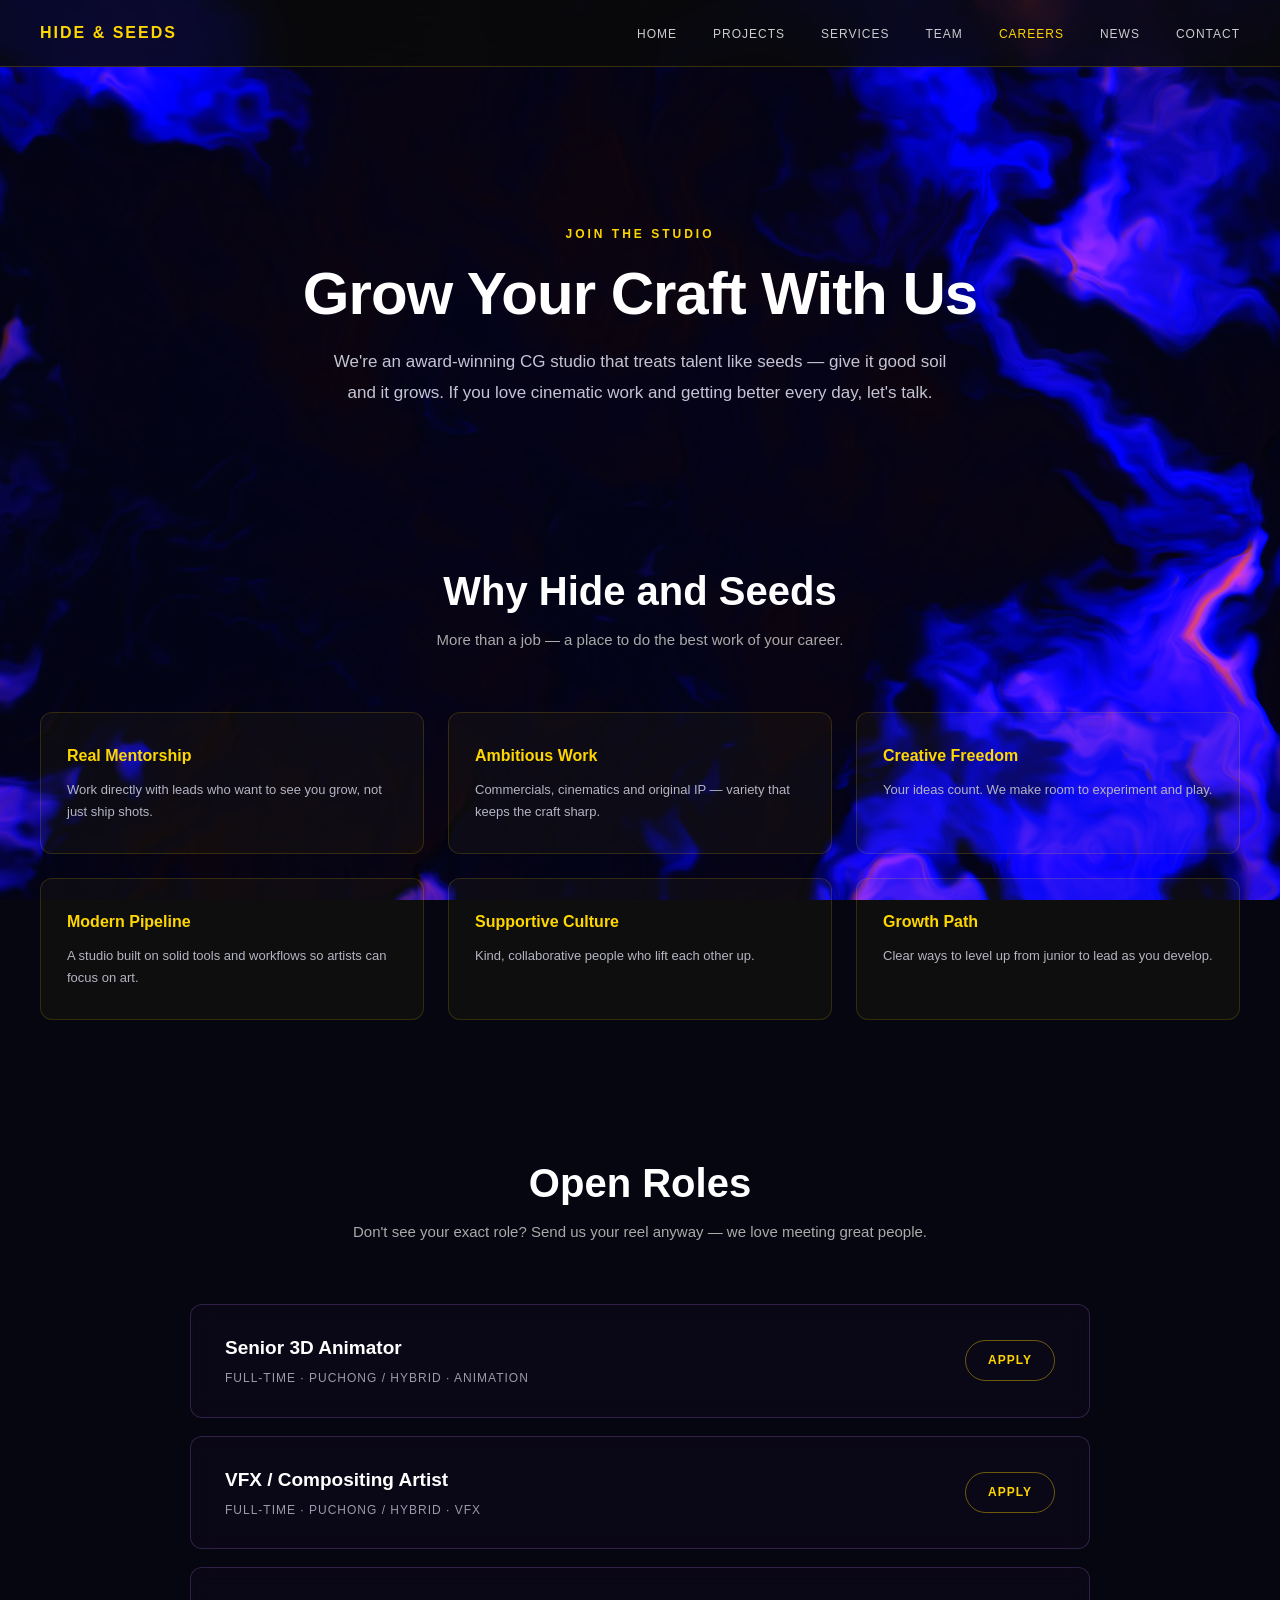
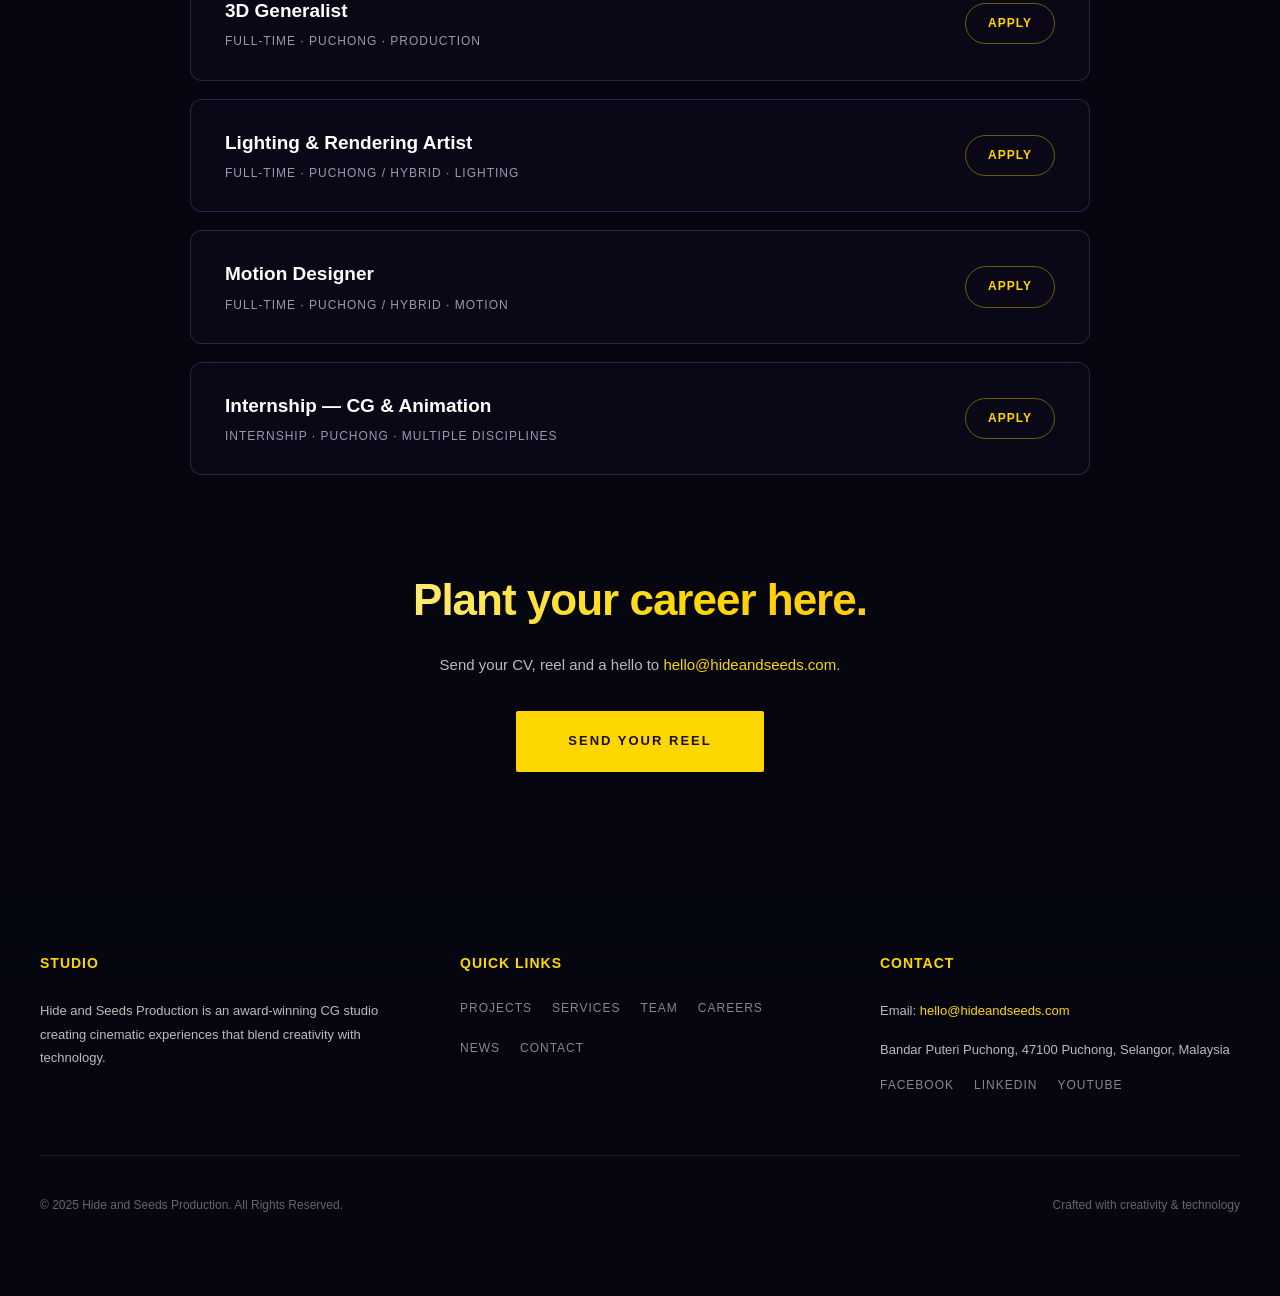
==== careers.html @ 5e9a5ba2 "feat: redesign Hide and Seeds site (multi-page static) Implement the Claude Design concept as a depl" ====
<!DOCTYPE html>
<html lang="en">
<head>
  <meta charset="UTF-8">
  <meta name="viewport" content="width=device-width, initial-scale=1.0">
  <title>Careers — Hide and Seeds</title>
  <meta name="description" content="Join Hide and Seeds. Open roles in animation, VFX, 3D and more at our award-winning CG studio in Puchong, Malaysia.">
  <meta name="theme-color" content="#05060f">
  <link rel="icon" href="favicon.svg" type="image/svg+xml">
  <link rel="stylesheet" href="css/style.css">
</head>
<body>

  <svg width="0" height="0" style="position:absolute" aria-hidden="true">
    <defs>
      <filter id="ink-edge" x="-25%" y="-25%" width="150%" height="150%" color-interpolation-filters="sRGB">
        <feTurbulence type="fractalNoise" baseFrequency="0.014 0.019" numOctaves="4" seed="7" result="n"/>
        <feDisplacementMap in="SourceAlpha" in2="n" scale="42" xChannelSelector="R" yChannelSelector="G" result="ra"/>
        <feComposite in="SourceGraphic" in2="ra" operator="in"/>
      </filter>
      <filter id="ink-edge-soft" x="-25%" y="-25%" width="150%" height="150%" color-interpolation-filters="sRGB">
        <feTurbulence type="fractalNoise" baseFrequency="0.011 0.016" numOctaves="4" seed="3" result="n"/>
        <feDisplacementMap in="SourceAlpha" in2="n" scale="30" xChannelSelector="R" yChannelSelector="G" result="ra"/>
        <feComposite in="SourceGraphic" in2="ra" operator="in"/>
      </filter>
      <filter id="liquid-warp" x="-50%" y="-50%" width="200%" height="200%" color-interpolation-filters="sRGB">
        <feTurbulence type="fractalNoise" baseFrequency="0.006 0.009" numOctaves="3" seed="5" result="n1">
          <animate attributeName="baseFrequency" dur="12s" values="0.006 0.009; 0.010 0.006; 0.006 0.009" repeatCount="indefinite"/>
        </feTurbulence>
        <feDisplacementMap in="SourceGraphic" in2="n1" scale="22" xChannelSelector="R" yChannelSelector="G" result="d1"/>
        <feTurbulence type="fractalNoise" baseFrequency="0.018 0.022" numOctaves="2" seed="11" result="n2"/>
        <feDisplacementMap in="d1" in2="n2" scale="8" xChannelSelector="G" yChannelSelector="B"/>
      </filter>
    </defs>
  </svg>

  <canvas id="shader-canvas"></canvas>
  <div id="ring-cursor" aria-hidden="true"><span class="rc-ring"></span><span class="rc-mark"></span><span class="rc-label"></span></div>

  <div class="content-wrapper">
    <nav>
      <a href="index.html" class="logo">Hide &amp; Seeds</a>
      <button class="nav-toggle" aria-label="Toggle menu" aria-expanded="false"><span></span><span></span><span></span></button>
      <ul>
        <li><a href="index.html">Home</a></li>
        <li><a href="projects.html">Projects</a></li>
        <li><a href="services.html">Services</a></li>
        <li><a href="team.html">Team</a></li>
        <li><a href="careers.html" class="active">Careers</a></li>
        <li><a href="news.html">News</a></li>
        <li><a href="contact.html">Contact</a></li>
      </ul>
    </nav>

    <header class="page-hero">
      <span class="eyebrow">Join the Studio</span>
      <h1>Grow Your Craft With Us</h1>
      <p>We're an award-winning CG studio that treats talent like seeds — give it good soil and it grows. If you love cinematic work and getting better every day, let's talk.</p>
    </header>

    <section class="page-section">
      <div class="container">
        <div class="section-head reveal">
          <h2>Why Hide and Seeds</h2>
          <p>More than a job — a place to do the best work of your career.</p>
        </div>
        <div class="perks-grid">
          <div class="perk reveal"><h4>Real Mentorship</h4><p>Work directly with leads who want to see you grow, not just ship shots.</p></div>
          <div class="perk reveal reveal-d1"><h4>Ambitious Work</h4><p>Commercials, cinematics and original IP — variety that keeps the craft sharp.</p></div>
          <div class="perk reveal reveal-d2"><h4>Creative Freedom</h4><p>Your ideas count. We make room to experiment and play.</p></div>
          <div class="perk reveal"><h4>Modern Pipeline</h4><p>A studio built on solid tools and workflows so artists can focus on art.</p></div>
          <div class="perk reveal reveal-d1"><h4>Supportive Culture</h4><p>Kind, collaborative people who lift each other up.</p></div>
          <div class="perk reveal reveal-d2"><h4>Growth Path</h4><p>Clear ways to level up from junior to lead as you develop.</p></div>
        </div>
      </div>
    </section>

    <section class="page-section">
      <div class="container">
        <div class="section-head reveal">
          <h2>Open Roles</h2>
          <p>Don't see your exact role? Send us your reel anyway — we love meeting great people.</p>
        </div>
        <div class="jobs-list">
          <div class="job-card reveal">
            <div><h3>Senior 3D Animator</h3><div class="job-meta">Full-time · Puchong / Hybrid · Animation</div></div>
            <a class="job-apply" href="mailto:hello@hideandseeds.com?subject=Application%3A%20Senior%203D%20Animator" data-cursor="APPLY">Apply</a>
          </div>
          <div class="job-card reveal reveal-d1">
            <div><h3>VFX / Compositing Artist</h3><div class="job-meta">Full-time · Puchong / Hybrid · VFX</div></div>
            <a class="job-apply" href="mailto:hello@hideandseeds.com?subject=Application%3A%20VFX%20Compositing%20Artist" data-cursor="APPLY">Apply</a>
          </div>
          <div class="job-card reveal reveal-d2">
            <div><h3>3D Generalist</h3><div class="job-meta">Full-time · Puchong · Production</div></div>
            <a class="job-apply" href="mailto:hello@hideandseeds.com?subject=Application%3A%203D%20Generalist" data-cursor="APPLY">Apply</a>
          </div>
          <div class="job-card reveal">
            <div><h3>Lighting &amp; Rendering Artist</h3><div class="job-meta">Full-time · Puchong / Hybrid · Lighting</div></div>
            <a class="job-apply" href="mailto:hello@hideandseeds.com?subject=Application%3A%20Lighting%20%26%20Rendering%20Artist" data-cursor="APPLY">Apply</a>
          </div>
          <div class="job-card reveal reveal-d1">
            <div><h3>Motion Designer</h3><div class="job-meta">Full-time · Puchong / Hybrid · Motion</div></div>
            <a class="job-apply" href="mailto:hello@hideandseeds.com?subject=Application%3A%20Motion%20Designer" data-cursor="APPLY">Apply</a>
          </div>
          <div class="job-card reveal reveal-d2">
            <div><h3>Internship — CG &amp; Animation</h3><div class="job-meta">Internship · Puchong · Multiple disciplines</div></div>
            <a class="job-apply" href="mailto:hello@hideandseeds.com?subject=Application%3A%20Internship" data-cursor="APPLY">Apply</a>
          </div>
        </div>
      </div>

      <div class="inline-cta">
        <h2>Plant your career here.</h2>
        <p>Send your CV, reel and a hello to <a href="mailto:hello@hideandseeds.com" style="color:#FFD700;text-decoration:none;">hello@hideandseeds.com</a>.</p>
        <a href="mailto:hello@hideandseeds.com?subject=Joining%20Hide%20and%20Seeds" class="cta-button" data-cursor="SAY HI">Send Your Reel</a>
      </div>
    </section>

    <footer>
      <div class="footer-content">
        <div class="footer-section">
          <h3>Studio</h3>
          <p>Hide and Seeds Production is an award-winning CG studio creating cinematic experiences that blend creativity with technology.</p>
        </div>
        <div class="footer-section">
          <h3>Quick Links</h3>
          <div class="footer-links">
            <a href="projects.html">Projects</a>
            <a href="services.html">Services</a>
            <a href="team.html">Team</a>
            <a href="careers.html">Careers</a>
            <a href="news.html">News</a>
            <a href="contact.html">Contact</a>
          </div>
        </div>
        <div class="footer-section">
          <h3>Contact</h3>
          <p>Email: <a href="mailto:hello@hideandseeds.com" style="color:#FFD700;text-decoration:none;">hello@hideandseeds.com</a></p>
          <p>Bandar Puteri Puchong, 47100 Puchong, Selangor, Malaysia</p>
          <div class="footer-links" style="margin-top: 15px;">
            <a href="https://facebook.com/hideandseeds" target="_blank" rel="noopener">Facebook</a>
            <a href="https://linkedin.com/company/hide-and-seeds/" target="_blank" rel="noopener">LinkedIn</a>
            <a href="https://youtube.com/channel/UCpOwu_qczLWLpKOR0KmR1_w" target="_blank" rel="noopener">YouTube</a>
          </div>
        </div>
      </div>
      <div class="footer-bottom">
        <p>© 2025 Hide and Seeds Production. All Rights Reserved.</p>
        <p>Crafted with creativity &amp; technology</p>
      </div>
    </footer>
  </div>

  <script src="js/main.js" defer></script>
</body>
</html>
---- css/style.css ----
/* ============================================================
   Hide and Seeds — shared stylesheet
   Cinematic CG studio. Iridescent fluid world, ink-splatter reveals,
   liquid cursor. Used across every page.
   ============================================================ */

* {
  margin: 0;
  padding: 0;
  box-sizing: border-box;
}

html {
  scroll-behavior: smooth;
}

body {
  font-family: -apple-system, BlinkMacSystemFont, 'Segoe UI', sans-serif;
  background: #05060f;
  color: #fff;
  overflow-x: hidden;
  line-height: 1.6;
}

a { color: inherit; }

/* ========== SHADER BACKGROUND ========== */
#shader-canvas {
  position: fixed;
  top: 0;
  left: 0;
  width: 100%;
  height: 100%;
  z-index: 0;
}

/* Fallback gradient if WebGL2 is unavailable */
body.no-webgl {
  background:
    radial-gradient(ellipse 60% 60% at 30% 20%, rgba(120, 50, 200, 0.25), transparent 60%),
    radial-gradient(ellipse 50% 50% at 80% 70%, rgba(40, 90, 200, 0.20), transparent 60%),
    #05060f;
}

/* Minimal Noomo-style ring cursor */
#ring-cursor {
  position: fixed;
  top: 0;
  left: 0;
  z-index: 300;
  pointer-events: none;
  opacity: 0;
  transition: opacity 0.4s ease;
  will-change: transform;
}

#ring-cursor .rc-ring {
  position: absolute;
  top: 50%;
  left: 50%;
  width: 42px;
  height: 42px;
  transform: translate(-50%, -50%) scale(1);
  border: 1px solid rgba(255, 255, 255, 0.55);
  border-radius: 50%;
  transition: width 0.3s ease, height 0.3s ease, border-color 0.3s ease, background 0.3s ease;
}

#ring-cursor .rc-mark {
  position: absolute;
  top: 50%;
  left: 50%;
  width: 5px;
  height: 5px;
  transform: translate(-50%, -50%);
  background: #fff;
  border-radius: 50%;
}

#ring-cursor.rc-hover .rc-ring {
  width: 64px;
  height: 64px;
  border-color: rgba(255, 215, 0, 0.9);
  background: rgba(255, 215, 0, 0.06);
}

/* Label state — ring expands into a filled disc with text (e.g. "EXPLORE") */
#ring-cursor .rc-label {
  position: absolute;
  top: 50%;
  left: 50%;
  transform: translate(-50%, -50%) scale(0.6);
  font-size: 10px;
  font-weight: 700;
  letter-spacing: 1.5px;
  text-transform: uppercase;
  color: #1a0e2e;
  white-space: nowrap;
  opacity: 0;
  transition: opacity 0.25s ease, transform 0.25s ease;
  pointer-events: none;
}

#ring-cursor.rc-label-on .rc-ring {
  width: 92px;
  height: 92px;
  border-color: rgba(255, 215, 0, 0);
  background: radial-gradient(circle, #FFD700 0%, #ffb347 100%);
}

#ring-cursor.rc-label-on .rc-mark { opacity: 0; }

#ring-cursor.rc-label-on .rc-label {
  opacity: 1;
  transform: translate(-50%, -50%) scale(1);
}

@media (pointer: fine) {
  html, body { cursor: none; }
  a, button, .hero-cta, .service-card, .client-logo, .cta-button { cursor: none; }
}

/* ========== NAVIGATION ========== */
nav {
  position: fixed;
  top: 0;
  left: 0;
  right: 0;
  background: rgba(10, 10, 10, 0.85);
  backdrop-filter: blur(20px);
  padding: 20px 40px;
  display: flex;
  justify-content: space-between;
  align-items: center;
  border-bottom: 1px solid rgba(255, 215, 0, 0.2);
  z-index: 200;
}

nav .logo {
  font-size: 16px;
  font-weight: 900;
  color: #FFD700;
  text-transform: uppercase;
  letter-spacing: 2px;
  text-decoration: none;
}

nav ul {
  display: flex;
  gap: 36px;
  list-style: none;
  align-items: center;
}

nav a {
  font-size: 12px;
  color: #ccc;
  text-decoration: none;
  text-transform: uppercase;
  letter-spacing: 1px;
  transition: color 0.3s;
}

nav a:hover,
nav a.active {
  color: #FFD700;
}

/* Hamburger (mobile) */
.nav-toggle {
  display: none;
  flex-direction: column;
  gap: 5px;
  background: none;
  border: none;
  padding: 6px;
  z-index: 210;
}

.nav-toggle span {
  display: block;
  width: 24px;
  height: 2px;
  background: #FFD700;
  transition: transform 0.3s ease, opacity 0.3s ease;
}

.nav-toggle.open span:nth-child(1) { transform: translateY(7px) rotate(45deg); }
.nav-toggle.open span:nth-child(2) { opacity: 0; }
.nav-toggle.open span:nth-child(3) { transform: translateY(-7px) rotate(-45deg); }

/* ========== CONTENT WRAPPER ========== */
.content-wrapper {
  position: relative;
  z-index: 10;
}

/* ========== HERO ========== */
/* Tall track so the demoreel can splatter in as you scroll (starts empty) */
.hero-scroll {
  position: relative;
  height: 340vh;
}

.hero {
  position: sticky;
  top: 0;
  height: 100vh;
  background: transparent;
  display: flex;
  flex-direction: column;
  justify-content: center;
  align-items: center;
  text-align: center;
  overflow: hidden;
}

.hero-video-wrap {
  position: absolute;
  inset: 0;
  z-index: 0;
  -webkit-mask-image: linear-gradient(to bottom, #000 0%, #000 72%, rgba(0,0,0,0) 100%);
  mask-image: linear-gradient(to bottom, #000 0%, #000 72%, rgba(0,0,0,0) 100%);
  -webkit-mask-repeat: no-repeat;
  mask-repeat: no-repeat;
}

.hero-video {
  position: absolute;
  top: 0;
  left: 0;
  width: 100%;
  height: 100%;
  object-fit: cover;
  opacity: 0.85;
  -webkit-mask-image: radial-gradient(ellipse 0% 0% at 50% 50%, #000 55%, rgba(0,0,0,0) 100%);
  mask-image: radial-gradient(ellipse 0% 0% at 50% 50%, #000 55%, rgba(0,0,0,0) 100%);
  -webkit-mask-repeat: no-repeat;
  mask-repeat: no-repeat;
  filter: url(#ink-edge) drop-shadow(0 0 40px rgba(150, 80, 230, 0.4)) drop-shadow(0 0 14px rgba(60, 200, 230, 0.28));
}

.hero-overlay {
  position: absolute;
  top: 0;
  left: 0;
  width: 100%;
  height: 100%;
  background: linear-gradient(to bottom, rgba(0,0,0,0.42) 0%, rgba(0,0,0,0.28) 45%, rgba(0,0,0,0.12) 75%, rgba(0,0,0,0) 100%);
  z-index: 1;
}

.hero-content {
  position: relative;
  z-index: 2;
  opacity: 1;
  animation: heroReveal 1.2s ease-out;
}

@keyframes heroReveal {
  from { opacity: 0; transform: translateY(40px); }
  to   { opacity: 1; transform: translateY(0); }
}

.hero h1 {
  font-size: 64px;
  font-weight: 900;
  margin-bottom: 20px;
  letter-spacing: -1px;
  line-height: 1.1;
}

.hero .subtitle {
  font-size: 20px;
  color: #FFD700;
  margin-bottom: 40px;
  font-weight: 400;
}

.hero-cta {
  display: inline-block;
  padding: 14px 40px;
  background: #FFD700;
  color: #000;
  text-decoration: none;
  font-size: 12px;
  font-weight: bold;
  text-transform: uppercase;
  letter-spacing: 1px;
  transition: all 0.3s;
  border: 2px solid #FFD700;
}

.hero-cta:hover {
  background: transparent;
  color: #FFD700;
}

.scroll-hint {
  position: absolute;
  bottom: 40px;
  left: 50%;
  transform: translateX(-50%);
  font-size: 12px;
  color: #888;
  text-transform: uppercase;
  letter-spacing: 1px;
  animation: float 2s ease-in-out infinite;
}

@keyframes float {
  0%, 100% { transform: translateX(-50%) translateY(0); }
  50% { transform: translateX(-50%) translateY(10px); }
}

/* ========== ABOUT SECTION ========== */
.about-section {
  min-height: 100vh;
  padding: 100px 40px;
  display: flex;
  align-items: center;
  justify-content: center;
  background: linear-gradient(to bottom, rgba(5,6,15,0) 0%, rgba(5,6,15,0.5) 16%, rgba(5,6,15,0.5) 84%, rgba(5,6,15,0) 100%);
  position: relative;
  z-index: 10;
}

.about-grid {
  display: grid;
  grid-template-columns: 1fr 1fr;
  gap: 80px;
  align-items: center;
  max-width: 1200px;
  width: 100%;
  margin: 0 auto;
}

.about-content h2 {
  font-size: 48px;
  margin-bottom: 30px;
  line-height: 1.2;
}

.about-content p {
  font-size: 15px;
  color: #ccc;
  margin-bottom: 25px;
  line-height: 1.8;
}

.about-image {
  position: relative;
  aspect-ratio: 4 / 3;
  border-radius: 12px;
  overflow: visible;
}

.about-image::before {
  content: '';
  position: absolute;
  inset: -18%;
  z-index: 0;
  background: radial-gradient(ellipse 50% 55% at 50% 50%,
    rgba(160, 70, 230, 0.30) 0%,
    rgba(60, 110, 230, 0.16) 40%,
    rgba(0, 0, 0, 0) 72%);
  filter: blur(34px);
  animation: auraPulse 9s ease-in-out infinite;
  pointer-events: none;
}

.about-image img {
  position: relative;
  z-index: 1;
  width: 100%;
  height: 100%;
  object-fit: cover;
  display: block;
  border-radius: 12px;
  -webkit-mask-image: radial-gradient(ellipse 64% 64% at 50% 50%, #000 42%, rgba(0,0,0,0.4) 74%, rgba(0,0,0,0) 100%);
  mask-image: radial-gradient(ellipse 64% 64% at 50% 50%, #000 42%, rgba(0,0,0,0.4) 74%, rgba(0,0,0,0) 100%);
  filter: url(#ink-edge-soft) drop-shadow(0 0 30px rgba(150, 80, 230, 0.4));
}

/* reveal-on-scroll helpers (replace the auto-running keyframes so off-screen
   content doesn't animate before it's in view) */
.reveal {
  opacity: 0;
  transform: translateY(40px);
  transition: opacity 0.8s ease, transform 0.8s ease;
}
.reveal.in { opacity: 1; transform: none; }
.reveal-left  { opacity: 0; transform: translateX(-60px); transition: opacity 0.8s ease, transform 0.8s ease; }
.reveal-right { opacity: 0; transform: translateX(60px);  transition: opacity 0.8s ease, transform 0.8s ease; }
.reveal-left.in, .reveal-right.in { opacity: 1; transform: none; }
.reveal-d1 { transition-delay: 0.1s; }
.reveal-d2 { transition-delay: 0.2s; }
.reveal-d3 { transition-delay: 0.3s; }
.reveal-d4 { transition-delay: 0.4s; }
.reveal-d5 { transition-delay: 0.5s; }
@media (prefers-reduced-motion: reduce) {
  .reveal, .reveal-left, .reveal-right { opacity: 1; transform: none; transition: none; }
}

@keyframes auraPulse {
  0%, 100% { opacity: 0.65; transform: scale(1); }
  50% { opacity: 1; transform: scale(1.07); }
}

/* ========== IMMERSIVE PROJECT SECTIONS (ink reveal) ========== */
.project-section {
  padding: 0;
  display: block;
  background: transparent;
  position: relative;
  z-index: 10;
}

.project-scroll {
  position: relative;
  height: 220vh;
}

.project-sticky {
  position: sticky;
  top: 0;
  height: 100vh;
  overflow: hidden;
  display: flex;
  align-items: center;
  justify-content: center;
  background: transparent;
}

.project-sticky::before {
  content: '';
  position: absolute;
  inset: -15%;
  z-index: 0;
  background: radial-gradient(ellipse 46% 52% at 50% 50%,
    rgba(160, 70, 230, 0.28) 0%,
    rgba(60, 110, 230, 0.16) 38%,
    rgba(0, 0, 0, 0) 70%);
  filter: blur(30px);
  animation: auraPulse 9s ease-in-out infinite;
  pointer-events: none;
}

.project-video-wrap {
  position: absolute;
  inset: 0;
  z-index: 1;
  -webkit-mask-image: linear-gradient(to bottom, rgba(0,0,0,0) 0%, #000 16%, #000 84%, rgba(0,0,0,0) 100%);
  mask-image: linear-gradient(to bottom, rgba(0,0,0,0) 0%, #000 16%, #000 84%, rgba(0,0,0,0) 100%);
  -webkit-mask-repeat: no-repeat;
  mask-repeat: no-repeat;
}

.project-video {
  position: absolute;
  inset: 0;
  width: 100%;
  height: 100%;
  object-fit: cover;
  -webkit-mask-image: radial-gradient(ellipse 0% 0% at 50% 50%, #000 55%, rgba(0,0,0,0) 100%);
  mask-image: radial-gradient(ellipse 0% 0% at 50% 50%, #000 55%, rgba(0,0,0,0) 100%);
  -webkit-mask-repeat: no-repeat;
  mask-repeat: no-repeat;
  filter: url(#ink-edge) drop-shadow(0 0 38px rgba(150, 80, 230, 0.45)) drop-shadow(0 0 12px rgba(60, 200, 230, 0.3));
}

.project-vignette {
  position: absolute;
  inset: 0;
  z-index: 2;
  pointer-events: none;
  background: linear-gradient(to top,
    rgba(8,4,20,0) 0%,
    rgba(8,4,20,0.68) 14%,
    rgba(8,4,20,0.22) 42%,
    rgba(0,0,0,0) 68%);
  opacity: 0;
  transition: opacity 0.4s ease;
}

.project-content {
  position: absolute;
  bottom: 60px;
  left: 60px;
  max-width: 500px;
  background: transparent;
  border: none;
  box-shadow: none;
  padding: 50px;
  z-index: 3;
  opacity: 0;
  transform: translateY(40px);
  transition: opacity 0.6s ease, transform 0.6s ease;
  text-shadow: 0 2px 18px rgba(0,0,0,0.7), 0 1px 4px rgba(0,0,0,0.8);
}

.project-content h2 {
  font-size: 36px;
  margin-bottom: 20px;
  line-height: 1.2;
  color: #FFD700;
}

.project-content p {
  font-size: 14px;
  line-height: 1.8;
  color: #ddd;
  margin-bottom: 15px;
}

.project-tags {
  display: flex;
  gap: 10px;
  margin-bottom: 20px;
  flex-wrap: wrap;
}

.project-tag {
  display: inline-block;
  color: #FFD700;
  font-size: 11px;
  font-weight: 700;
  text-transform: uppercase;
  letter-spacing: 2px;
}

.project-tag:not(:last-child)::after {
  content: '/';
  margin-left: 14px;
  color: rgba(255, 215, 0, 0.4);
  font-weight: 400;
}

/* ========== SERVICES SECTION ========== */
.services-section {
  min-height: 100vh;
  padding: 100px 40px;
  display: flex;
  align-items: center;
  justify-content: center;
  background: linear-gradient(to bottom, rgba(5,6,15,0) 0%, rgba(5,6,15,0.5) 16%, rgba(5,6,15,0.5) 84%, rgba(5,6,15,0) 100%);
  position: relative;
  z-index: 10;
}

.section-container {
  max-width: 1200px;
  width: 100%;
  margin: 0 auto;
}

.services-title {
  font-size: 48px;
  margin-bottom: 60px;
  text-align: center;
}

.services-grid {
  display: grid;
  grid-template-columns: 1fr 1fr;
  gap: 40px;
}

.service-card {
  padding: 50px 40px;
  background: rgba(255, 215, 0, 0.08);
  border: 2px solid rgba(255, 215, 0, 0.25);
  transition: all 0.3s;
  border-radius: 4px;
}

.service-card:hover {
  border-color: #FFD700;
  background: rgba(255, 215, 0, 0.15);
  transform: translateY(-10px);
}

.service-card h3 {
  font-size: 18px;
  margin-bottom: 15px;
  text-transform: uppercase;
  letter-spacing: 1px;
  color: #FFD700;
}

.service-card p {
  font-size: 13px;
  color: #bbb;
  line-height: 1.7;
}

/* ========== CLIENTS SECTION ========== */
.clients-section {
  min-height: 100vh;
  padding: 120px 40px;
  display: flex;
  align-items: center;
  justify-content: center;
  background: linear-gradient(to bottom, rgba(5,6,15,0) 0%, rgba(5,6,15,0.5) 14%, rgba(5,6,15,0.5) 86%, rgba(5,6,15,0) 100%);
  position: relative;
  z-index: 10;
}

.clients-title {
  font-size: 48px;
  margin-bottom: 14px;
  text-align: center;
}

.clients-subtitle {
  font-size: 15px;
  color: #aaa;
  text-align: center;
  margin-bottom: 70px;
}

.clients-grid {
  display: grid;
  grid-template-columns: repeat(5, 1fr);
  gap: 30px;
  margin-bottom: 110px;
}

.client-logo {
  aspect-ratio: 16 / 9;
  position: relative;
  display: flex;
  align-items: center;
  justify-content: center;
  padding: 6px;
  border: none;
  border-radius: 8px;
  background: transparent;
  overflow: hidden;
  transition: transform 0.35s ease;
}

.client-logo img {
  width: 100%;
  height: 100%;
  object-fit: contain;
  opacity: 0.55;
  filter: grayscale(1) brightness(1.7);
  transition: opacity 0.35s ease, transform 0.4s ease, filter 0.35s ease;
  will-change: filter, transform;
}

.client-logo:hover img:not(.logo-warp) {
  opacity: 1;
  filter: grayscale(0) brightness(2.0);
  transform: scale(1.04);
}

.client-logo img.logo-warp {
  position: absolute;
  inset: 6px;
  width: calc(100% - 12px);
  height: calc(100% - 12px);
  object-fit: contain;
  pointer-events: none;
  opacity: 0;
  filter: url(#liquid-warp) grayscale(0) brightness(2.0);
  -webkit-mask: radial-gradient(circle 110px at var(--mx, 50%) var(--my, 50%), #000 0%, #000 58%, rgba(0,0,0,0) 100%);
          mask: radial-gradient(circle 110px at var(--mx, 50%) var(--my, 50%), #000 0%, #000 58%, rgba(0,0,0,0) 100%);
  transition: opacity 0.45s ease;
}

.client-logo:hover img.logo-warp { opacity: 1; }

.client-logo:hover { transform: translateY(-6px); }

/* Cursor liquid lens clone */
.liquid-clone {
  position: absolute !important;
  inset: 0 !important;
  margin: 0 !important;
  pointer-events: none !important;
  animation: none !important;
  opacity: 0;
  z-index: 6;
  filter: url(#liquid-warp);
  transition: opacity 0.28s ease;
  -webkit-mask-image: radial-gradient(circle, #000 0%, #000 50%, rgba(0,0,0,0) 76%);
          mask-image: radial-gradient(circle, #000 0%, #000 50%, rgba(0,0,0,0) 76%);
  -webkit-mask-repeat: no-repeat;
          mask-repeat: no-repeat;
  -webkit-mask-size: 230px 230px;
          mask-size: 230px 230px;
  -webkit-mask-position: calc(var(--mx, 50%) - 115px) calc(var(--my, 50%) - 115px);
          mask-position: calc(var(--mx, 50%) - 115px) calc(var(--my, 50%) - 115px);
  will-change: mask-position;
}

.liquid-clone.is-on { opacity: 1; }

/* ========== CALL TO ACTION ========== */
.cta-block {
  text-align: center;
  padding: 70px 40px 20px;
}

.cta-headline {
  font-size: 52px;
  font-weight: 900;
  letter-spacing: -1px;
  margin-bottom: 18px;
  background: linear-gradient(120deg, #fff 0%, #FFD700 55%, #ffb347 100%);
  -webkit-background-clip: text;
  background-clip: text;
  -webkit-text-fill-color: transparent;
}

.cta-sub {
  font-size: 16px;
  color: #bbb;
  max-width: 540px;
  margin: 0 auto 40px;
  line-height: 1.7;
}

.cta-button {
  display: inline-block;
  padding: 18px 50px;
  background: #FFD700;
  color: #1a0e2e;
  text-decoration: none;
  font-size: 13px;
  font-weight: 700;
  text-transform: uppercase;
  letter-spacing: 2px;
  border: 2px solid #FFD700;
  border-radius: 2px;
  transition: background 0.3s ease, color 0.3s ease, box-shadow 0.3s ease, transform 0.3s ease;
  cursor: pointer;
}

.cta-button:hover {
  background: transparent;
  color: #FFD700;
  box-shadow: 0 0 40px rgba(255, 215, 0, 0.25);
  transform: translateY(-3px);
}

/* ========== FOOTER ========== */
footer {
  background: linear-gradient(to bottom, rgba(5,6,15,0) 0%, rgba(5,6,15,0.85) 22%, #05060f 60%);
  border-top: none;
  padding: 80px 40px;
  position: relative;
  z-index: 10;
}

.footer-content {
  max-width: 1200px;
  margin: 0 auto;
  display: grid;
  grid-template-columns: 1fr 1fr 1fr;
  gap: 60px;
  margin-bottom: 60px;
}

.footer-section h3 {
  font-size: 14px;
  text-transform: uppercase;
  letter-spacing: 1px;
  color: #FFD700;
  margin-bottom: 25px;
}

.footer-section p {
  font-size: 13px;
  color: #bbb;
  line-height: 1.8;
  margin-bottom: 15px;
}

.footer-links {
  display: flex;
  flex-wrap: wrap;
  gap: 20px;
}

.footer-links a {
  font-size: 12px;
  color: #888;
  text-decoration: none;
  text-transform: uppercase;
  letter-spacing: 1px;
  transition: color 0.3s;
}

.footer-links a:hover { color: #FFD700; }

.footer-bottom {
  max-width: 1200px;
  margin: 0 auto;
  padding-top: 40px;
  border-top: 1px solid rgba(255, 215, 0, 0.1);
  display: flex;
  justify-content: space-between;
  align-items: center;
  font-size: 12px;
  color: #666;
  gap: 20px;
  flex-wrap: wrap;
}

/* ============================================================
   INNER PAGES (Projects / Services / Team / Careers / News / Contact)
   ============================================================ */

/* Page hero — compact banner that sits below the fixed nav */
.page-hero {
  position: relative;
  z-index: 10;
  padding: 220px 40px 90px;
  text-align: center;
  max-width: 1000px;
  margin: 0 auto;
}

.page-hero .eyebrow {
  display: inline-block;
  font-size: 12px;
  font-weight: 700;
  letter-spacing: 3px;
  text-transform: uppercase;
  color: #FFD700;
  margin-bottom: 18px;
}

.page-hero h1 {
  font-size: 60px;
  font-weight: 900;
  line-height: 1.05;
  letter-spacing: -1px;
  margin-bottom: 22px;
}

.page-hero p {
  font-size: 17px;
  color: #c4c4d4;
  max-width: 640px;
  margin: 0 auto;
  line-height: 1.8;
}

/* Generic inner section + container */
.page-section {
  position: relative;
  z-index: 10;
  padding: 70px 40px;
}

.container {
  max-width: 1200px;
  margin: 0 auto;
  width: 100%;
}

.section-head {
  text-align: center;
  margin-bottom: 60px;
}

.section-head h2 {
  font-size: 40px;
  margin-bottom: 14px;
  line-height: 1.15;
}

.section-head p {
  font-size: 15px;
  color: #aaa;
  max-width: 600px;
  margin: 0 auto;
}

/* ---- Portfolio / Projects grid (alternating offset rows) ---- */
.work-list {
  display: flex;
  flex-direction: column;
  gap: 120px;
  max-width: 1200px;
  margin: 0 auto;
}

.work-row {
  display: grid;
  grid-template-columns: 1.25fr 1fr;
  gap: 60px;
  align-items: center;
}

.work-row:nth-child(even) {
  grid-template-columns: 1fr 1.25fr;
}
.work-row:nth-child(even) .work-media { order: 2; }

.work-media {
  position: relative;
  aspect-ratio: 16 / 10;
  border-radius: 12px;
  overflow: hidden;
  border: 1px solid rgba(185, 130, 255, 0.25);
  box-shadow: 0 0 50px rgba(120, 60, 220, 0.18);
}

.work-media video,
.work-media img {
  width: 100%;
  height: 100%;
  object-fit: cover;
  display: block;
  transition: transform 0.6s ease;
}

.work-media:hover video,
.work-media:hover img { transform: scale(1.05); }

.work-info h3 {
  font-size: 30px;
  margin-bottom: 14px;
  line-height: 1.2;
}

.work-info .meta {
  font-size: 12px;
  color: #888;
  text-transform: uppercase;
  letter-spacing: 1px;
  margin-top: 18px;
}

.work-info p {
  font-size: 14px;
  color: #c4c4d4;
  line-height: 1.8;
}

.tag-row {
  display: flex;
  gap: 10px;
  flex-wrap: wrap;
  margin-bottom: 18px;
}

.pill {
  display: inline-block;
  font-size: 11px;
  font-weight: 700;
  letter-spacing: 1px;
  text-transform: uppercase;
  color: #FFD700;
  border: 1px solid rgba(255, 215, 0, 0.35);
  padding: 5px 12px;
  border-radius: 30px;
}

/* ---- Service detail cards ---- */
.service-detail-grid {
  display: grid;
  grid-template-columns: repeat(3, 1fr);
  gap: 28px;
}

.service-detail {
  padding: 40px 32px;
  background: rgba(18, 10, 32, 0.45);
  backdrop-filter: blur(10px);
  border: 1px solid rgba(185, 130, 255, 0.22);
  border-radius: 12px;
  transition: transform 0.35s ease, border-color 0.35s ease, box-shadow 0.35s ease;
}

.service-detail:hover {
  transform: translateY(-8px);
  border-color: rgba(255, 215, 0, 0.6);
  box-shadow: 0 18px 50px rgba(120, 60, 220, 0.22);
}

.service-detail .num {
  font-size: 13px;
  font-weight: 700;
  color: rgba(255, 215, 0, 0.6);
  letter-spacing: 2px;
  margin-bottom: 18px;
}

.service-detail h3 {
  font-size: 20px;
  margin-bottom: 14px;
  color: #FFD700;
  text-transform: uppercase;
  letter-spacing: 0.5px;
}

.service-detail p {
  font-size: 13.5px;
  color: #bcbcca;
  line-height: 1.75;
  margin-bottom: 16px;
}

.service-detail ul {
  list-style: none;
}

.service-detail li {
  font-size: 12.5px;
  color: #9a9aac;
  padding: 5px 0 5px 18px;
  position: relative;
}

.service-detail li::before {
  content: '▹';
  position: absolute;
  left: 0;
  color: #FFD700;
}

/* ---- Process steps ---- */
.process-grid {
  display: grid;
  grid-template-columns: repeat(4, 1fr);
  gap: 24px;
}

.process-step {
  text-align: center;
  padding: 30px 18px;
}

.process-step .step-num {
  font-size: 42px;
  font-weight: 900;
  background: linear-gradient(120deg, #FFD700, #ffb347);
  -webkit-background-clip: text;
  background-clip: text;
  -webkit-text-fill-color: transparent;
  margin-bottom: 14px;
}

.process-step h4 {
  font-size: 16px;
  margin-bottom: 10px;
  text-transform: uppercase;
  letter-spacing: 1px;
}

.process-step p {
  font-size: 13px;
  color: #aaa;
  line-height: 1.7;
}

/* ---- Team grid ---- */
.team-grid {
  display: grid;
  grid-template-columns: repeat(4, 1fr);
  gap: 30px;
}

.team-card {
  text-align: center;
}

.team-photo {
  position: relative;
  aspect-ratio: 1 / 1;
  border-radius: 14px;
  overflow: hidden;
  margin-bottom: 18px;
  border: 1px solid rgba(185, 130, 255, 0.25);
  background: linear-gradient(135deg, rgba(120, 60, 220, 0.35), rgba(40, 90, 200, 0.25));
  display: flex;
  align-items: center;
  justify-content: center;
}

.team-photo span {
  font-size: 46px;
  font-weight: 900;
  color: rgba(255, 255, 255, 0.85);
  letter-spacing: 1px;
}

.team-photo img {
  width: 100%;
  height: 100%;
  object-fit: cover;
}

.team-card h4 {
  font-size: 17px;
  margin-bottom: 4px;
}

.team-card .role {
  font-size: 12px;
  color: #FFD700;
  text-transform: uppercase;
  letter-spacing: 1px;
}

/* value cards (team / about) */
.value-grid {
  display: grid;
  grid-template-columns: repeat(3, 1fr);
  gap: 28px;
}

.value-card {
  padding: 36px 30px;
  border: 1px solid rgba(255, 215, 0, 0.18);
  border-radius: 12px;
  background: rgba(255, 215, 0, 0.04);
}

.value-card h3 {
  font-size: 18px;
  color: #FFD700;
  margin-bottom: 12px;
}

.value-card p {
  font-size: 13.5px;
  color: #bcbcca;
  line-height: 1.75;
}

/* ---- Stats strip ---- */
.stats-strip {
  display: grid;
  grid-template-columns: repeat(4, 1fr);
  gap: 30px;
  text-align: center;
}

.stat .num {
  font-size: 52px;
  font-weight: 900;
  background: linear-gradient(120deg, #fff, #FFD700);
  -webkit-background-clip: text;
  background-clip: text;
  -webkit-text-fill-color: transparent;
  line-height: 1;
}

.stat .label {
  font-size: 12px;
  color: #aaa;
  text-transform: uppercase;
  letter-spacing: 1.5px;
  margin-top: 10px;
}

/* ---- Careers / job listings ---- */
.jobs-list {
  display: flex;
  flex-direction: column;
  gap: 18px;
  max-width: 900px;
  margin: 0 auto;
}

.job-card {
  display: flex;
  justify-content: space-between;
  align-items: center;
  gap: 30px;
  padding: 28px 34px;
  border: 1px solid rgba(185, 130, 255, 0.22);
  border-radius: 12px;
  background: rgba(18, 10, 32, 0.45);
  backdrop-filter: blur(10px);
  transition: border-color 0.3s ease, transform 0.3s ease;
}

.job-card:hover {
  border-color: rgba(255, 215, 0, 0.6);
  transform: translateX(6px);
}

.job-card h3 {
  font-size: 19px;
  margin-bottom: 6px;
}

.job-card .job-meta {
  font-size: 12px;
  color: #9a9aac;
  text-transform: uppercase;
  letter-spacing: 1px;
}

.job-apply {
  flex-shrink: 0;
  font-size: 12px;
  font-weight: 700;
  text-transform: uppercase;
  letter-spacing: 1px;
  color: #FFD700;
  text-decoration: none;
  border: 1px solid rgba(255, 215, 0, 0.4);
  padding: 10px 22px;
  border-radius: 30px;
  transition: background 0.3s ease, color 0.3s ease;
}

.job-apply:hover { background: #FFD700; color: #1a0e2e; }

.perks-grid {
  display: grid;
  grid-template-columns: repeat(3, 1fr);
  gap: 24px;
}

.perk {
  padding: 30px 26px;
  border-radius: 12px;
  border: 1px solid rgba(255, 215, 0, 0.15);
  background: rgba(255, 215, 0, 0.04);
}

.perk h4 {
  font-size: 16px;
  color: #FFD700;
  margin-bottom: 10px;
}

.perk p { font-size: 13px; color: #b4b4c2; line-height: 1.7; }

/* ---- News cards ---- */
.news-grid {
  display: grid;
  grid-template-columns: repeat(3, 1fr);
  gap: 30px;
}

.news-card {
  border-radius: 14px;
  overflow: hidden;
  border: 1px solid rgba(185, 130, 255, 0.2);
  background: rgba(18, 10, 32, 0.45);
  backdrop-filter: blur(10px);
  transition: transform 0.35s ease, border-color 0.35s ease;
  display: flex;
  flex-direction: column;
}

.news-card:hover {
  transform: translateY(-8px);
  border-color: rgba(255, 215, 0, 0.5);
}

.news-thumb {
  aspect-ratio: 16 / 9;
  background: linear-gradient(135deg, rgba(120, 60, 220, 0.5), rgba(40, 90, 200, 0.35));
  position: relative;
  overflow: hidden;
}

.news-thumb video, .news-thumb img {
  width: 100%; height: 100%; object-fit: cover;
}

.news-thumb .cat {
  position: absolute;
  top: 14px;
  left: 14px;
  font-size: 10px;
  font-weight: 700;
  text-transform: uppercase;
  letter-spacing: 1px;
  color: #1a0e2e;
  background: #FFD700;
  padding: 5px 12px;
  border-radius: 30px;
}

.news-body {
  padding: 26px 24px;
  flex: 1;
  display: flex;
  flex-direction: column;
}

.news-body .date {
  font-size: 11px;
  color: #8a8a9c;
  text-transform: uppercase;
  letter-spacing: 1px;
  margin-bottom: 10px;
}

.news-body h3 {
  font-size: 19px;
  line-height: 1.3;
  margin-bottom: 12px;
}

.news-body p {
  font-size: 13.5px;
  color: #b4b4c2;
  line-height: 1.7;
  margin-bottom: 18px;
}

.news-body .read-more {
  margin-top: auto;
  font-size: 12px;
  font-weight: 700;
  text-transform: uppercase;
  letter-spacing: 1px;
  color: #FFD700;
  text-decoration: none;
}

/* ---- Contact ---- */
.contact-grid {
  display: grid;
  grid-template-columns: 1fr 1fr;
  gap: 70px;
  align-items: start;
  max-width: 1100px;
  margin: 0 auto;
}

.contact-info h2 {
  font-size: 38px;
  line-height: 1.15;
  margin-bottom: 22px;
}

.contact-info p.lead {
  font-size: 15px;
  color: #c4c4d4;
  line-height: 1.8;
  margin-bottom: 36px;
}

.contact-detail {
  margin-bottom: 26px;
}

.contact-detail .k {
  font-size: 12px;
  text-transform: uppercase;
  letter-spacing: 1.5px;
  color: #FFD700;
  margin-bottom: 6px;
}

.contact-detail .v {
  font-size: 15px;
  color: #ddd;
}

.contact-detail a { text-decoration: none; transition: color 0.3s; }
.contact-detail a:hover { color: #FFD700; }

.contact-form {
  padding: 40px;
  border-radius: 14px;
  border: 1px solid rgba(185, 130, 255, 0.25);
  background: rgba(18, 10, 32, 0.55);
  backdrop-filter: blur(16px);
  box-shadow: 0 0 50px rgba(120, 60, 220, 0.18);
}

.form-field { margin-bottom: 22px; }

.form-field label {
  display: block;
  font-size: 12px;
  text-transform: uppercase;
  letter-spacing: 1px;
  color: #cfcfdd;
  margin-bottom: 8px;
}

.form-field input,
.form-field textarea,
.form-field select {
  width: 100%;
  padding: 13px 16px;
  background: rgba(5, 6, 15, 0.6);
  border: 1px solid rgba(185, 130, 255, 0.25);
  border-radius: 8px;
  color: #fff;
  font-size: 14px;
  font-family: inherit;
  transition: border-color 0.3s ease, box-shadow 0.3s ease;
}

.form-field input:focus,
.form-field textarea:focus,
.form-field select:focus {
  outline: none;
  border-color: #FFD700;
  box-shadow: 0 0 0 3px rgba(255, 215, 0, 0.12);
}

.form-field textarea { resize: vertical; min-height: 130px; }

.form-note {
  font-size: 12px;
  color: #8a8a9c;
  margin-top: 16px;
  text-align: center;
}

.form-status {
  font-size: 13px;
  margin-top: 16px;
  padding: 12px 16px;
  border-radius: 8px;
  display: none;
}

.form-status.show { display: block; }
.form-status.ok { background: rgba(60, 200, 130, 0.12); border: 1px solid rgba(60, 200, 130, 0.4); color: #7fe6b0; }
.form-status.err { background: rgba(230, 80, 80, 0.12); border: 1px solid rgba(230, 80, 80, 0.4); color: #ff9a9a; }

/* Map / location block */
.map-embed {
  margin-top: 70px;
  border-radius: 14px;
  overflow: hidden;
  border: 1px solid rgba(185, 130, 255, 0.25);
  max-width: 1100px;
  margin-left: auto;
  margin-right: auto;
}

.map-embed iframe {
  width: 100%;
  height: 360px;
  border: 0;
  display: block;
  filter: invert(0.92) hue-rotate(180deg) saturate(0.7) brightness(0.9);
}

/* small inline CTA used on inner pages */
.inline-cta {
  text-align: center;
  padding: 90px 40px 30px;
}

.inline-cta h2 {
  font-size: 44px;
  font-weight: 900;
  letter-spacing: -1px;
  margin-bottom: 16px;
  background: linear-gradient(120deg, #fff 0%, #FFD700 55%, #ffb347 100%);
  -webkit-background-clip: text;
  background-clip: text;
  -webkit-text-fill-color: transparent;
}

.inline-cta p {
  font-size: 15px;
  color: #bbb;
  max-width: 520px;
  margin: 0 auto 34px;
  line-height: 1.7;
}

/* ========== RESPONSIVE ========== */
@media (max-width: 1024px) {
  .about-grid { grid-template-columns: 1fr; gap: 50px; }
  .services-grid { grid-template-columns: 1fr; }
  .clients-grid { grid-template-columns: repeat(3, 1fr); }
  .footer-content { grid-template-columns: 1fr; }
  .project-content {
    max-width: 100%;
    width: calc(100% - 80px);
    left: 40px;
    right: 40px;
    bottom: 40px;
    padding: 35px;
  }
  .service-detail-grid { grid-template-columns: repeat(2, 1fr); }
  .team-grid { grid-template-columns: repeat(2, 1fr); }
  .news-grid { grid-template-columns: repeat(2, 1fr); }
  .process-grid { grid-template-columns: repeat(2, 1fr); }
  .value-grid { grid-template-columns: 1fr; }
  .perks-grid { grid-template-columns: 1fr; }
  .stats-strip { grid-template-columns: repeat(2, 1fr); gap: 40px; }
}

@media (max-width: 768px) {
  nav { padding: 15px 20px; }

  /* mobile menu */
  .nav-toggle { display: flex; }
  nav ul {
    position: fixed;
    top: 0;
    right: 0;
    height: 100vh;
    width: min(78vw, 320px);
    flex-direction: column;
    justify-content: center;
    gap: 28px;
    background: rgba(8, 6, 18, 0.97);
    backdrop-filter: blur(20px);
    border-left: 1px solid rgba(255, 215, 0, 0.2);
    transform: translateX(100%);
    transition: transform 0.35s ease;
    padding: 40px;
  }
  nav ul.open { transform: translateX(0); }
  nav a { font-size: 15px; }

  .hero h1 { font-size: 42px; }
  .hero .subtitle { font-size: 16px; }
  .about-content h2 { font-size: 32px; }
  .clients-grid { grid-template-columns: repeat(2, 1fr); gap: 20px; }

  .page-hero { padding: 170px 24px 60px; }
  .page-hero h1 { font-size: 40px; }
  .page-section { padding: 50px 24px; }
  .section-head h2 { font-size: 30px; }

  .work-row, .work-row:nth-child(even) { grid-template-columns: 1fr; gap: 28px; }
  .work-row:nth-child(even) .work-media { order: 0; }
  .work-list { gap: 70px; }

  .service-detail-grid { grid-template-columns: 1fr; }
  .team-grid { grid-template-columns: repeat(2, 1fr); gap: 20px; }
  .news-grid { grid-template-columns: 1fr; }
  .process-grid { grid-template-columns: 1fr; }
  .stats-strip { grid-template-columns: repeat(2, 1fr); }
  .contact-grid { grid-template-columns: 1fr; gap: 40px; }
  .job-card { flex-direction: column; align-items: flex-start; gap: 16px; }
  .cta-headline { font-size: 36px; }
  .footer-bottom { flex-direction: column; text-align: center; }
}
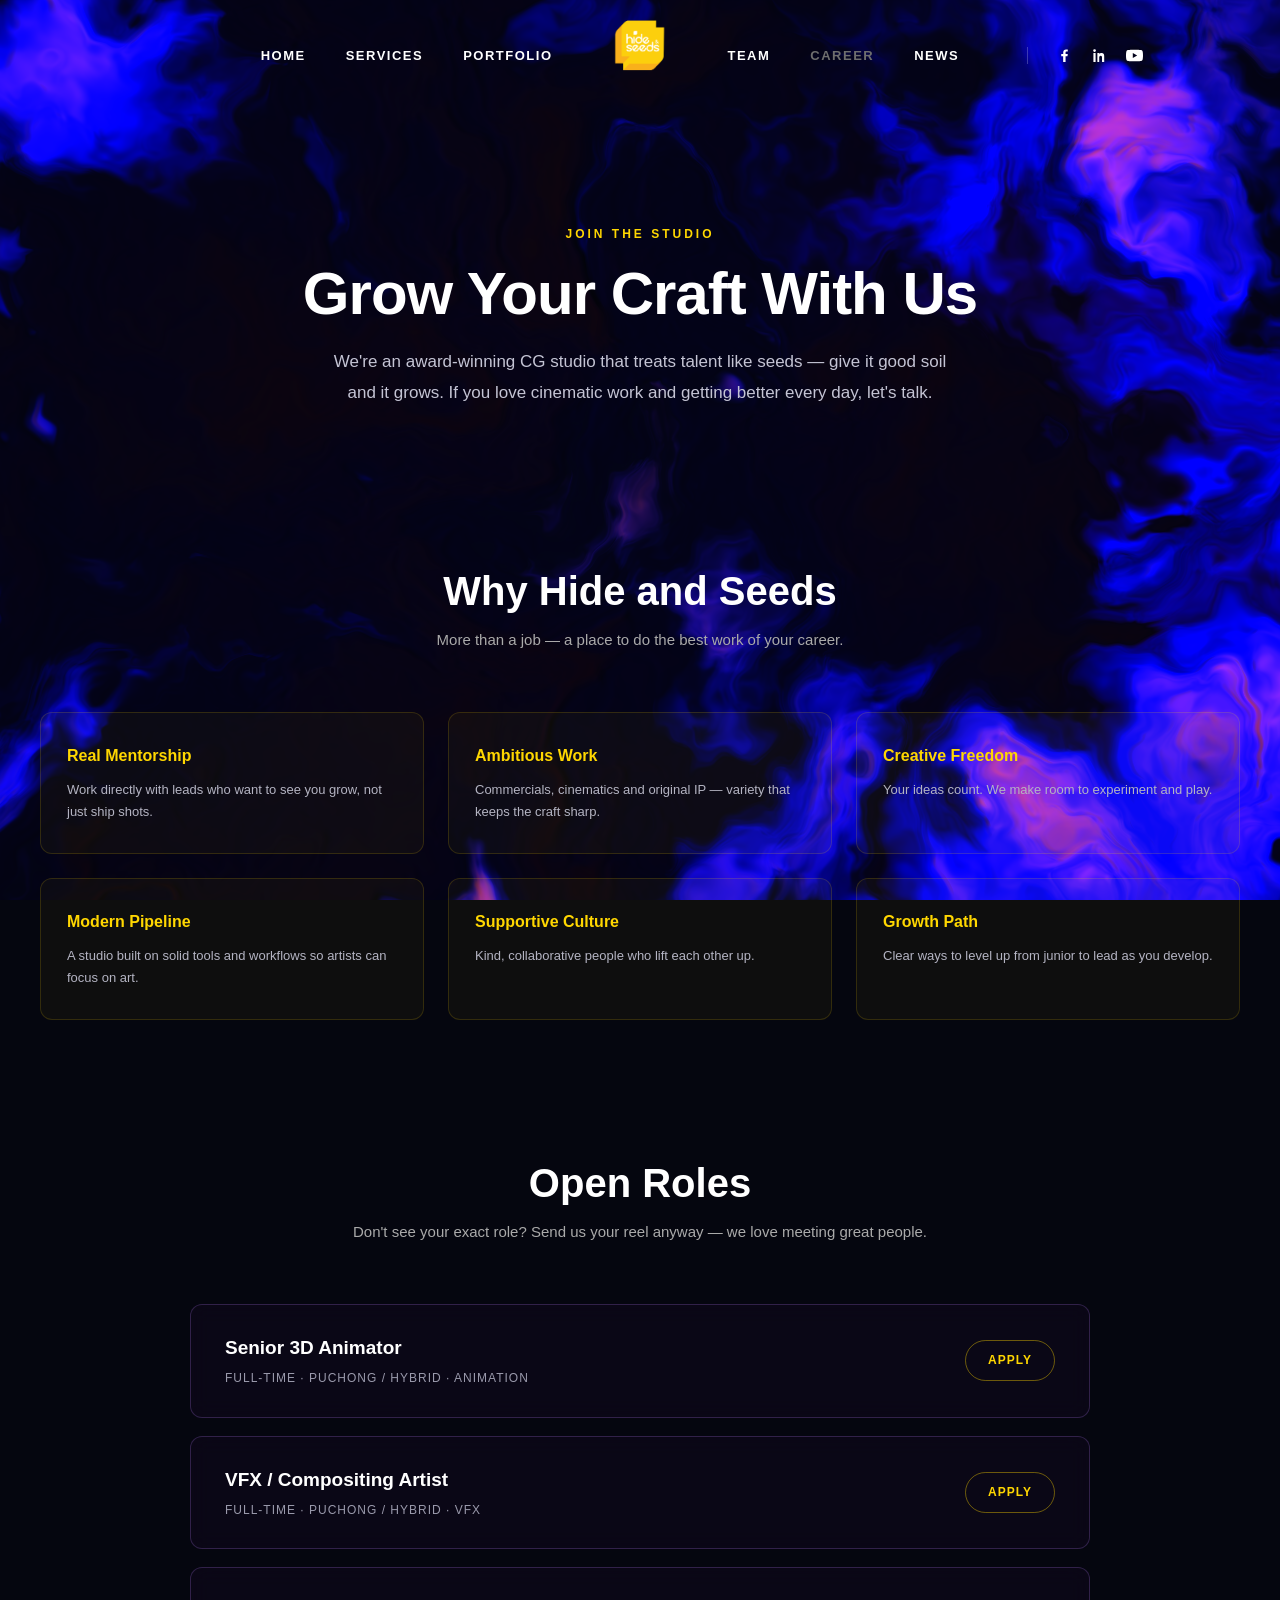
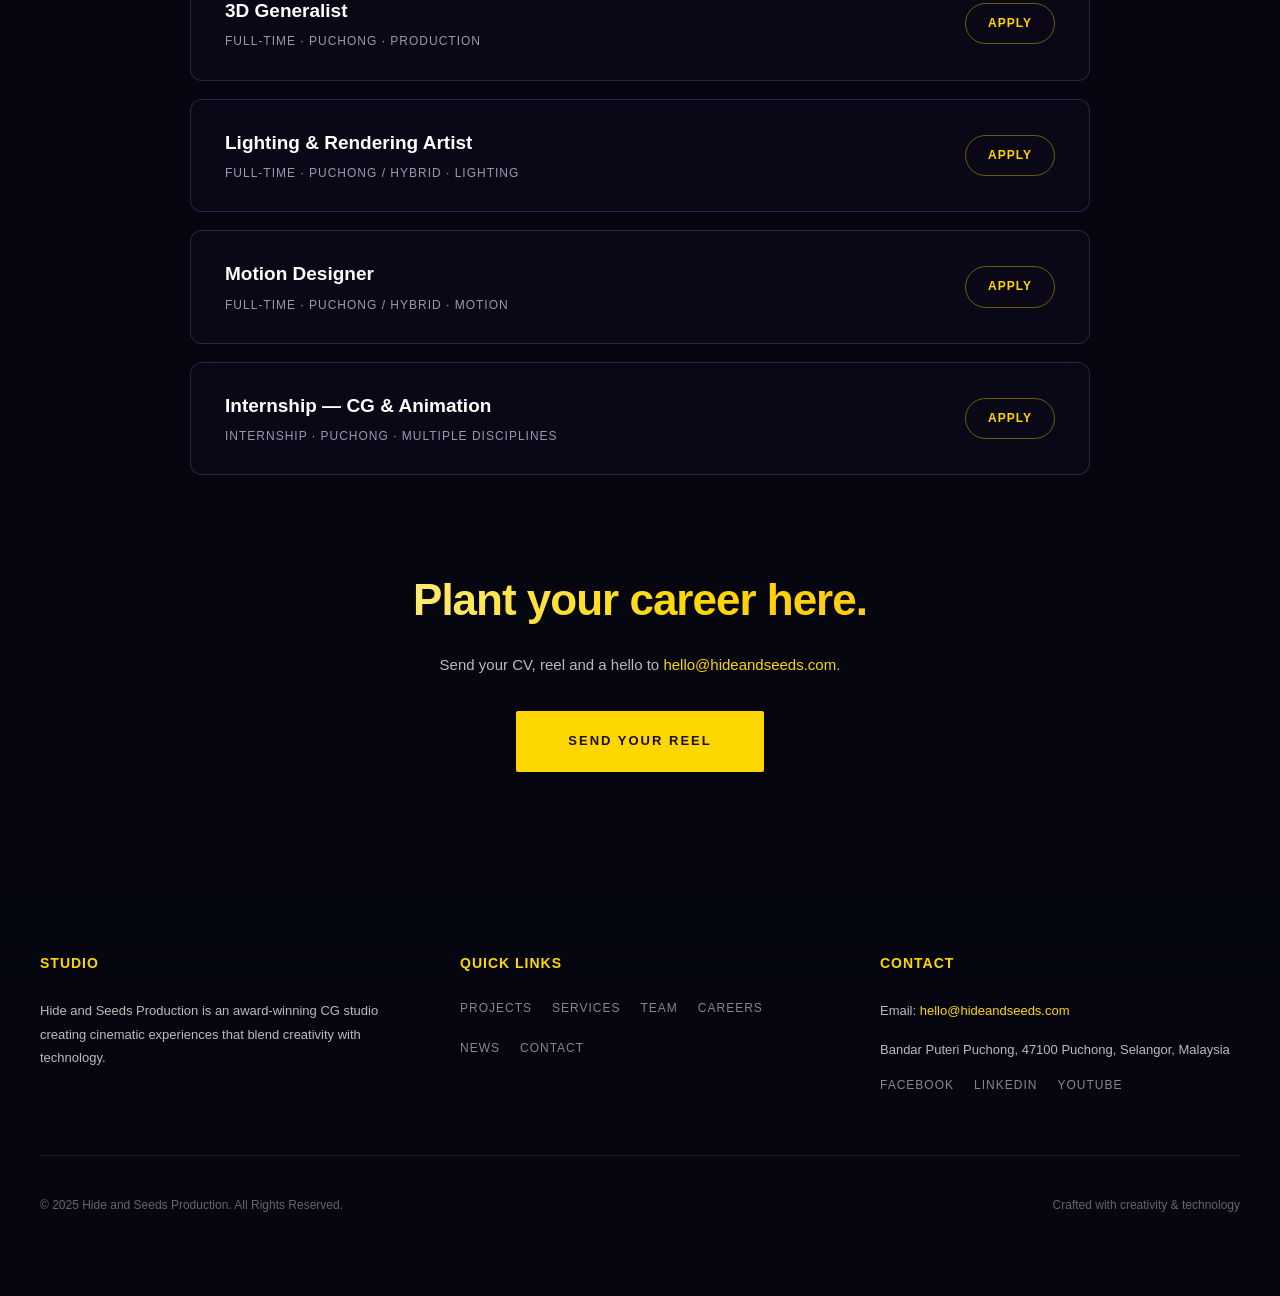
==== commit 7e90f79b: "feat(nav): match updated design — centered logo, transparent bar Sync the nav to the new Claude Desi" ====
--- a/careers.html
+++ b/careers.html
@@ -39,16 +39,25 @@
 
   <div class="content-wrapper">
     <nav>
-      <a href="index.html" class="logo">Hide &amp; Seeds</a>
+      <ul class="nav-left">
+        <li><a href="index.html">Home</a></li>
+        <li><a href="services.html">Services</a></li>
+        <li><a href="projects.html">Portfolio</a></li>
+      </ul>
+
+      <a class="logo" href="index.html"><img src="assets/hs-logo.png" alt="Hide &amp; Seeds"></a>
+
       <button class="nav-toggle" aria-label="Toggle menu" aria-expanded="false"><span></span><span></span><span></span></button>
-      <ul>
-        <li><a href="index.html">Home</a></li>
-        <li><a href="projects.html">Projects</a></li>
-        <li><a href="services.html">Services</a></li>
+
+      <ul class="nav-right">
         <li><a href="team.html">Team</a></li>
-        <li><a href="careers.html" class="active">Careers</a></li>
+        <li><a href="careers.html" class="is-active">Career</a></li>
         <li><a href="news.html">News</a></li>
-        <li><a href="contact.html">Contact</a></li>
+        <li class="nav-social">
+          <a href="https://facebook.com/hideandseeds" target="_blank" rel="noopener" aria-label="Facebook"><svg viewBox="0 0 24 24"><path d="M13.5 21v-8h2.7l.4-3.1h-3.1V7.9c0-.9.25-1.5 1.5-1.5h1.6V3.6c-.8-.1-1.6-.15-2.4-.15-2.4 0-4 1.45-4 4.1v2.3H7.4V13h2.7v8h3.4z"/></svg></a>
+          <a href="https://linkedin.com/company/hide-and-seeds/" target="_blank" rel="noopener" aria-label="LinkedIn"><svg viewBox="0 0 24 24"><path d="M6.94 5a1.94 1.94 0 1 1-3.88 0 1.94 1.94 0 0 1 3.88 0zM3.4 8.5h3.1V21H3.4V8.5zM9 8.5h2.97v1.7h.04c.41-.78 1.42-1.6 2.93-1.6 3.13 0 3.71 2.06 3.71 4.74V21h-3.1v-5.55c0-1.32-.03-3.02-1.84-3.02-1.84 0-2.12 1.44-2.12 2.92V21H9V8.5z"/></svg></a>
+          <a href="https://youtube.com/channel/UCpOwu_qczLWLpKOR0KmR1_w" target="_blank" rel="noopener" aria-label="YouTube"><svg viewBox="0 0 24 24"><path d="M23.5 6.5a3 3 0 0 0-2.1-2.12C19.5 3.86 12 3.86 12 3.86s-7.5 0-9.4.52A3 3 0 0 0 .5 6.5C0 8.4 0 12 0 12s0 3.6.5 5.5a3 3 0 0 0 2.1 2.12c1.9.52 9.4.52 9.4.52s7.5 0 9.4-.52a3 3 0 0 0 2.1-2.12C24 15.6 24 12 24 12s0-3.6-.5-5.5zM9.6 15.6V8.4l6.2 3.6-6.2 3.6z"/></svg></a>
+        </li>
       </ul>
     </nav>
 
--- a/css/style.css
+++ b/css/style.css
@@ -126,47 +126,87 @@
   top: 0;
   left: 0;
   right: 0;
-  background: rgba(10, 10, 10, 0.85);
-  backdrop-filter: blur(20px);
-  padding: 20px 40px;
-  display: flex;
-  justify-content: space-between;
+  background: transparent;
+  padding: 16px 48px;
+  display: grid;
+  grid-template-columns: 1fr auto 1fr;
   align-items: center;
-  border-bottom: 1px solid rgba(255, 215, 0, 0.2);
+  border-bottom: none;
   z-index: 200;
 }
 
+/* centered brand mark */
 nav .logo {
-  font-size: 16px;
-  font-weight: 900;
-  color: #FFD700;
-  text-transform: uppercase;
-  letter-spacing: 2px;
+  justify-self: center;
+  display: flex;
+  align-items: center;
   text-decoration: none;
 }
 
+nav .logo img {
+  height: 78px;
+  width: auto;
+  display: block;
+}
+
+/* link clusters flanking the logo */
 nav ul {
   display: flex;
-  gap: 36px;
+  align-items: center;
+  gap: 40px;
   list-style: none;
+  margin: 0;
+  padding: 0;
+}
+
+nav ul.nav-left  { justify-self: end;   padding-right: 52px; }
+nav ul.nav-right { justify-self: start; padding-left: 52px; }
+
+nav a {
+  font-size: 13px;
+  font-weight: 700;
+  color: #fff;
+  text-decoration: none;
+  text-transform: uppercase;
+  letter-spacing: 1.5px;
+  transition: color 0.3s;
+}
+
+nav a:hover { color: #FFD700; }
+
+/* muted "current page" link, as in the reference */
+nav a.is-active { color: #6e6e6e; }
+nav a.is-active:hover { color: #FFD700; }
+
+/* social cluster at the far right */
+nav .nav-social {
+  display: flex;
   align-items: center;
-}
-
-nav a {
-  font-size: 12px;
-  color: #ccc;
-  text-decoration: none;
-  text-transform: uppercase;
-  letter-spacing: 1px;
-  transition: color 0.3s;
-}
-
-nav a:hover,
-nav a.active {
-  color: #FFD700;
-}
-
-/* Hamburger (mobile) */
+  gap: 18px;
+  margin-left: 28px;
+  padding-left: 28px;
+  border-left: 1px solid rgba(255, 255, 255, 0.22);
+}
+
+nav .nav-social a {
+  display: inline-flex;
+  color: #fff;
+  transition: color 0.3s, transform 0.3s;
+}
+
+nav .nav-social a:hover {
+  color: #FFD700;
+  transform: translateY(-2px);
+}
+
+nav .nav-social svg {
+  width: 17px;
+  height: 17px;
+  display: block;
+  fill: currentColor;
+}
+
+/* Hamburger (mobile only) */
 .nav-toggle {
   display: none;
   flex-direction: column;
@@ -175,6 +215,7 @@
   border: none;
   padding: 6px;
   z-index: 210;
+  justify-self: end;
 }
 
 .nav-toggle span {
@@ -188,6 +229,17 @@
 .nav-toggle.open span:nth-child(1) { transform: translateY(7px) rotate(45deg); }
 .nav-toggle.open span:nth-child(2) { opacity: 0; }
 .nav-toggle.open span:nth-child(3) { transform: translateY(-7px) rotate(-45deg); }
+
+/* tablet: keep the inline nav but tighten it */
+@media (max-width: 980px) {
+  nav { padding: 14px 24px; }
+  nav ul { gap: 22px; }
+  nav ul.nav-left  { padding-right: 24px; }
+  nav ul.nav-right { padding-left: 24px; }
+  nav .logo img { height: 62px; }
+  nav a { font-size: 12px; letter-spacing: 1px; }
+  nav .nav-social { margin-left: 16px; padding-left: 16px; gap: 12px; }
+}
 
 /* ========== CONTENT WRAPPER ========== */
 .content-wrapper {
@@ -1497,28 +1549,41 @@
 }
 
 @media (max-width: 768px) {
-  nav { padding: 15px 20px; }
-
-  /* mobile menu */
-  .nav-toggle { display: flex; }
-  nav ul {
-    position: fixed;
-    top: 0;
-    right: 0;
-    height: 100vh;
-    width: min(78vw, 320px);
+  /* mobile: hamburger + dropdown */
+  nav {
+    display: flex;
+    flex-wrap: wrap;
+    justify-content: space-between;
+    align-items: center;
+    padding: 12px 20px;
+  }
+  .nav-toggle { display: flex; order: 2; justify-self: auto; }
+  nav .logo { justify-self: auto; order: 1; margin-right: auto; }
+  nav .logo img { height: 50px; }
+  nav ul.nav-left, nav ul.nav-right {
+    order: 3;
+    flex-basis: 100%;
     flex-direction: column;
-    justify-content: center;
-    gap: 28px;
-    background: rgba(8, 6, 18, 0.97);
-    backdrop-filter: blur(20px);
-    border-left: 1px solid rgba(255, 215, 0, 0.2);
-    transform: translateX(100%);
-    transition: transform 0.35s ease;
-    padding: 40px;
+    align-items: flex-start;
+    gap: 20px;
+    padding: 0;
+    max-height: 0;
+    opacity: 0;
+    overflow: hidden;
+    transition: max-height 0.4s ease, opacity 0.3s ease, padding 0.4s ease;
   }
-  nav ul.open { transform: translateX(0); }
-  nav a { font-size: 15px; }
+  nav.open { background: rgba(8, 6, 18, 0.97); backdrop-filter: blur(18px); }
+  nav.open ul.nav-left  { max-height: 50vh; opacity: 1; padding: 20px 4px 6px; }
+  nav.open ul.nav-right { max-height: 60vh; opacity: 1; padding: 6px 4px 24px; }
+  nav a { font-size: 16px; }
+  nav .nav-social {
+    margin-left: 0;
+    padding-left: 0;
+    border-left: none;
+    margin-top: 10px;
+    gap: 24px;
+  }
+  nav .nav-social svg { width: 22px; height: 22px; }
 
   .hero h1 { font-size: 42px; }
   .hero .subtitle { font-size: 16px; }
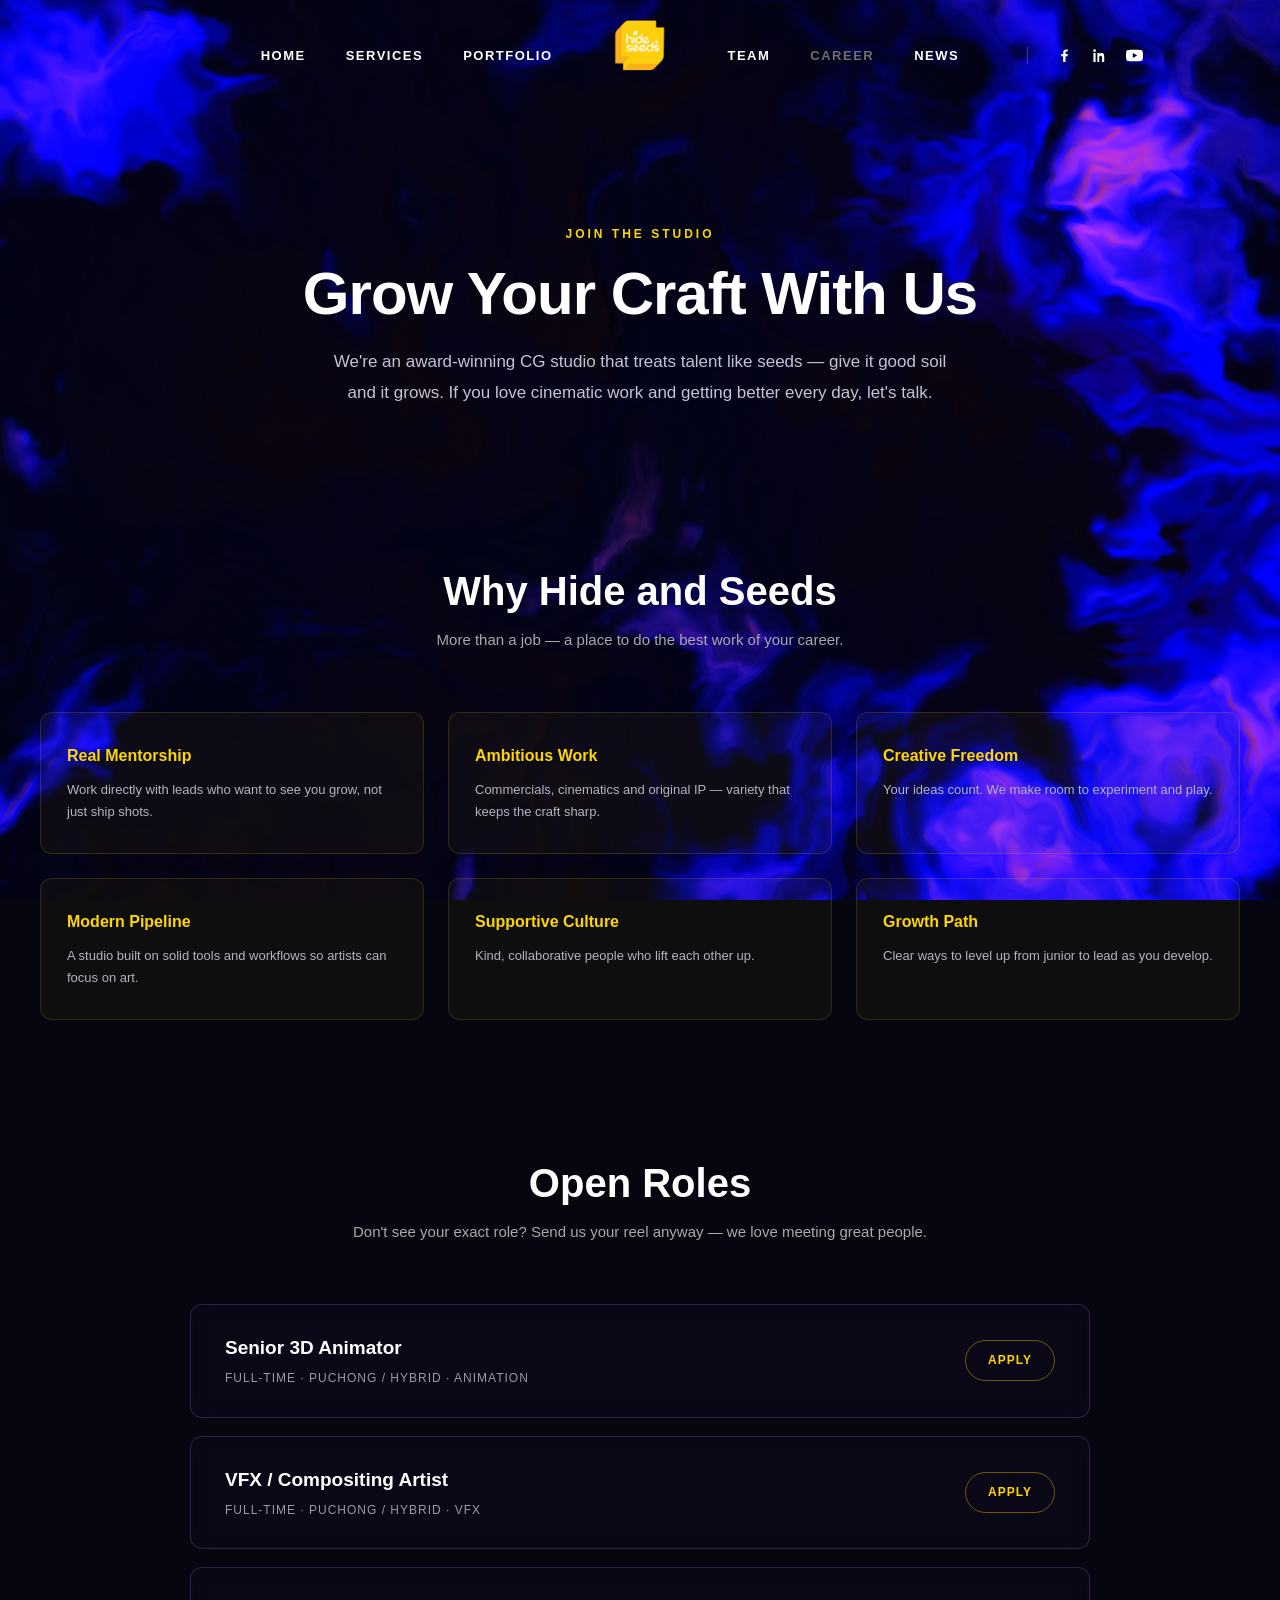
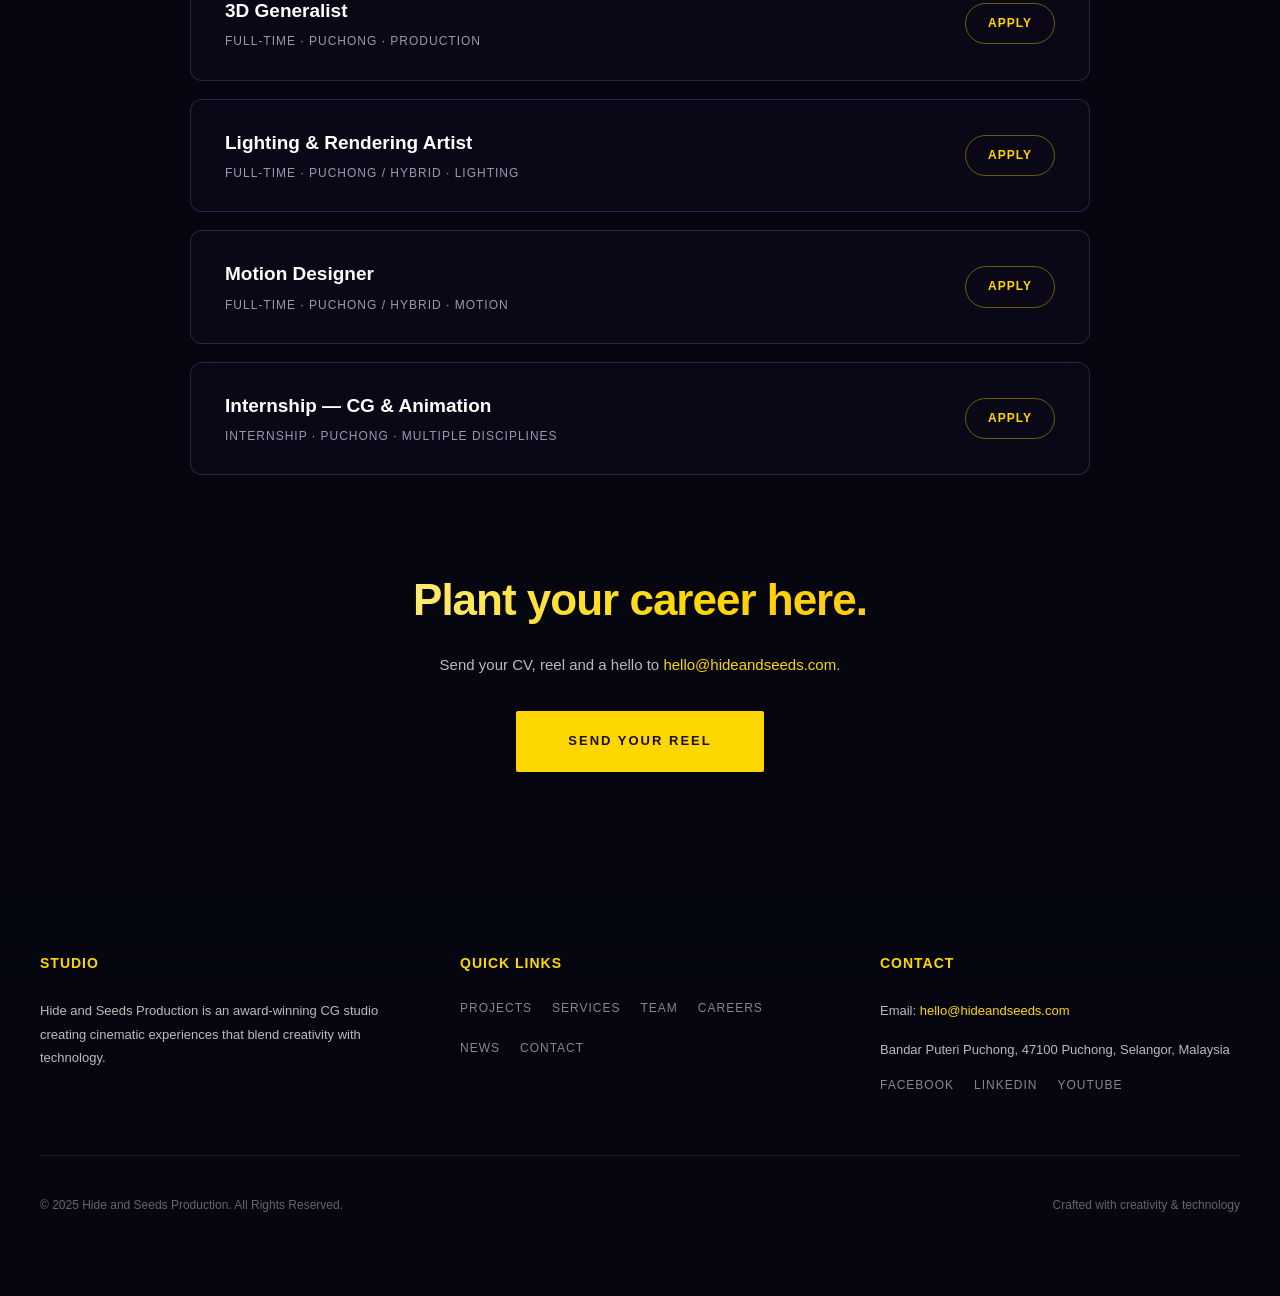
==== commit b3b15724: "fix(cache): revalidate css/js + version asset links Drop the 1-day Cache-Control on css/js to max-ag" ====
--- a/careers.html
+++ b/careers.html
@@ -7,7 +7,7 @@
   <meta name="description" content="Join Hide and Seeds. Open roles in animation, VFX, 3D and more at our award-winning CG studio in Puchong, Malaysia.">
   <meta name="theme-color" content="#05060f">
   <link rel="icon" href="favicon.svg" type="image/svg+xml">
-  <link rel="stylesheet" href="css/style.css">
+  <link rel="stylesheet" href="css/style.css?v=2">
 </head>
 <body>
 
@@ -160,6 +160,6 @@
     </footer>
   </div>
 
-  <script src="js/main.js" defer></script>
+  <script src="js/main.js?v=2" defer></script>
 </body>
 </html>
